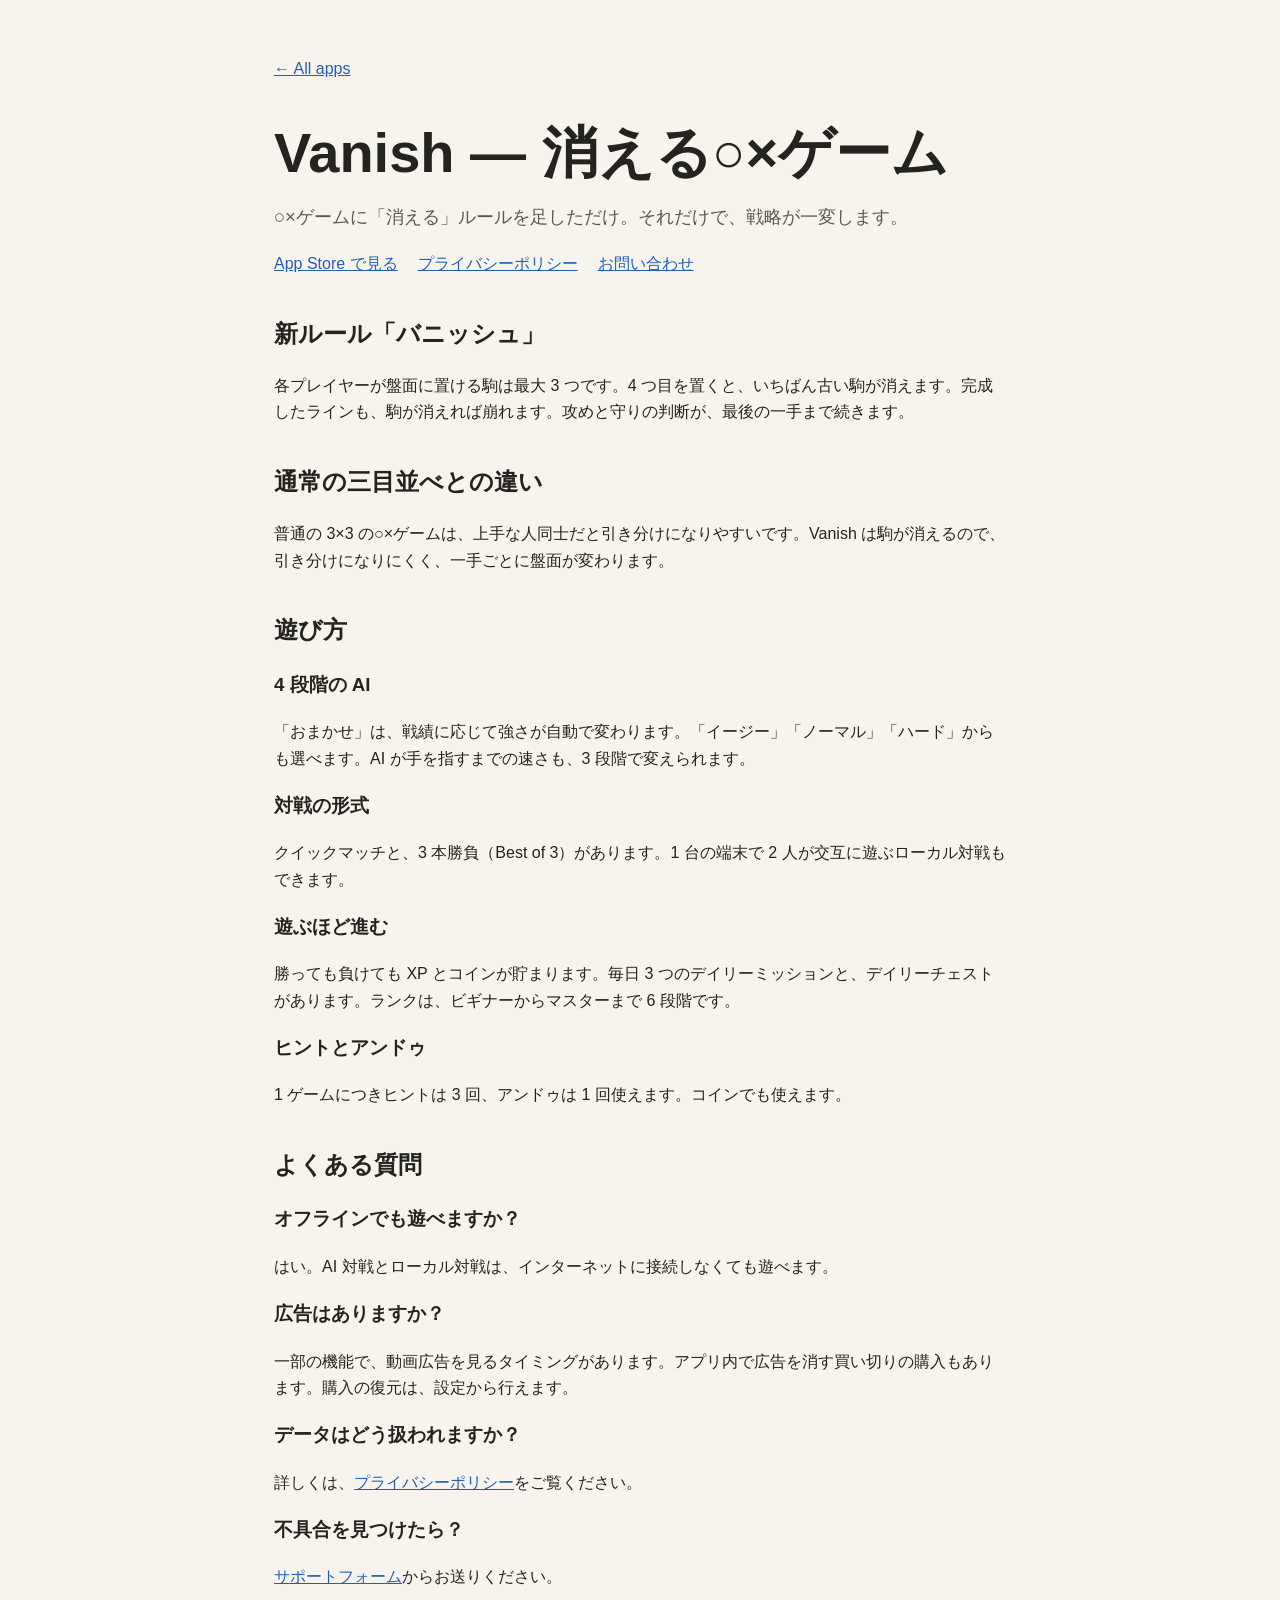
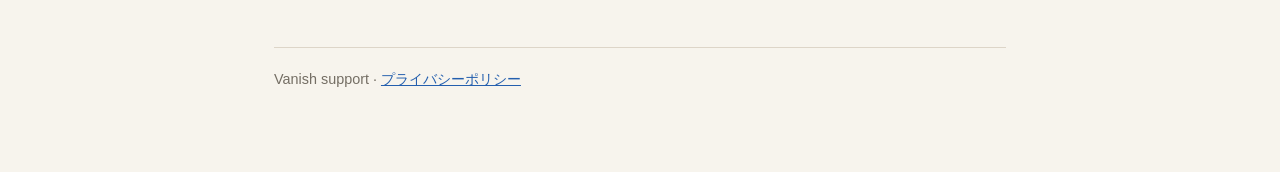
==== vanish/index.html @ a12184b4 "feat(vanish): Vanish の紹介ページと llms.txt を追加 AI の回答で紹介された経路（参照元 ChatGPT）から来た人が、アプリの内容を 正確に把握できるように、ルールと" ====
<!doctype html>
<html lang="ja"><head>
  <meta charset="utf-8"><meta name="viewport" content="width=device-width, initial-scale=1">
  <title>消える○×ゲーム Vanish — 三目並べの新ルール</title>
  <meta name="description" content="駒は最大3つ。4つ目を置くと、いちばん古い駒が消える○×ゲーム「Vanish」。AI対戦、ローカル2人対戦、オフラインで遊べます。">
  <link rel="stylesheet" href="../styles.css">
  <script type="application/ld+json">
  {
    "@context": "https://schema.org",
    "@type": "SoftwareApplication",
    "name": "Vanish - Tic Tac Toe",
    "alternateName": ["消える○×ゲーム", "Vanish"],
    "description": "○×ゲームに「消える」ルールを追加したパズル対戦ゲーム。駒は最大3つ、4つ目を置くと最も古い駒が消える。4段階のAI対戦、ローカル2人対戦、オフラインプレイに対応。",
    "applicationCategory": "GameApplication",
    "genre": ["Board game", "Puzzle"],
    "operatingSystem": "iOS",
    "inLanguage": ["ja", "en"],
    "url": "https://bearone236.github.io/app-support/vanish/",
    "downloadUrl": "https://apps.apple.com/app/id6759029498",
    "author": {"@type": "Person", "name": "Kazuya Kumakura"}
  }
  </script>
  <script type="application/ld+json">
  {
    "@context": "https://schema.org",
    "@type": "FAQPage",
    "mainEntity": [
      {"@type": "Question", "name": "オフラインでも遊べますか？", "acceptedAnswer": {"@type": "Answer", "text": "はい。AI対戦とローカル対戦は、インターネットに接続しなくても遊べます。"}},
      {"@type": "Question", "name": "広告はありますか？", "acceptedAnswer": {"@type": "Answer", "text": "一部の機能で、動画広告を見るタイミングがあります。アプリ内で広告を消す買い切りの購入もあります。"}}
    ]
  }
  </script>
</head><body><main>
  <nav><a href="../">← All apps</a></nav>
  <h1>Vanish — 消える○×ゲーム</h1>
  <p class="lead">○×ゲームに「消える」ルールを足しただけ。それだけで、戦略が一変します。</p>
  <div class="links">
    <a href="https://apps.apple.com/app/id6759029498">App Store で見る</a>
    <a href="https://bearone236.github.io/vanish-tic-tac-toe-privacy/">プライバシーポリシー</a>
    <a href="https://github.com/bearone236/app-support/issues/new?labels=vanish&amp;title=Vanish%20support%3A%20">お問い合わせ</a>
  </div>

  <h2>新ルール「バニッシュ」</h2>
  <p>各プレイヤーが盤面に置ける駒は最大 3 つです。4 つ目を置くと、いちばん古い駒が消えます。完成したラインも、駒が消えれば崩れます。攻めと守りの判断が、最後の一手まで続きます。</p>

  <h2>通常の三目並べとの違い</h2>
  <p>普通の 3×3 の○×ゲームは、上手な人同士だと引き分けになりやすいです。Vanish は駒が消えるので、引き分けになりにくく、一手ごとに盤面が変わります。</p>

  <h2>遊び方</h2>
  <h3>4 段階の AI</h3>
  <p>「おまかせ」は、戦績に応じて強さが自動で変わります。「イージー」「ノーマル」「ハード」からも選べます。AI が手を指すまでの速さも、3 段階で変えられます。</p>
  <h3>対戦の形式</h3>
  <p>クイックマッチと、3 本勝負（Best of 3）があります。1 台の端末で 2 人が交互に遊ぶローカル対戦もできます。</p>
  <h3>遊ぶほど進む</h3>
  <p>勝っても負けても XP とコインが貯まります。毎日 3 つのデイリーミッションと、デイリーチェストがあります。ランクは、ビギナーからマスターまで 6 段階です。</p>
  <h3>ヒントとアンドゥ</h3>
  <p>1 ゲームにつきヒントは 3 回、アンドゥは 1 回使えます。コインでも使えます。</p>

  <h2>よくある質問</h2>
  <h3>オフラインでも遊べますか？</h3>
  <p>はい。AI 対戦とローカル対戦は、インターネットに接続しなくても遊べます。</p>
  <h3>広告はありますか？</h3>
  <p>一部の機能で、動画広告を見るタイミングがあります。アプリ内で広告を消す買い切りの購入もあります。購入の復元は、設定から行えます。</p>
  <h3>データはどう扱われますか？</h3>
  <p>詳しくは、<a href="https://bearone236.github.io/vanish-tic-tac-toe-privacy/">プライバシーポリシー</a>をご覧ください。</p>
  <h3>不具合を見つけたら？</h3>
  <p><a href="https://github.com/bearone236/app-support/issues/new?labels=vanish&amp;title=Vanish%20support%3A%20">サポートフォーム</a>からお送りください。</p>

  <footer>Vanish support · <a href="https://bearone236.github.io/vanish-tic-tac-toe-privacy/">プライバシーポリシー</a></footer>
</main></body></html>
---- styles.css ----
:root {
  color-scheme: light;
  font-family: -apple-system, BlinkMacSystemFont, "Segoe UI", sans-serif;
  color: #25231f;
  background: #f7f4ed;
}

* { box-sizing: border-box; }
body { margin: 0; line-height: 1.65; }
main { max-width: 780px; margin: 0 auto; padding: 56px 24px 80px; }
nav { margin-bottom: 40px; }
a { color: #245fae; }
h1 { font-size: clamp(2rem, 6vw, 3.5rem); line-height: 1.1; margin: 0 0 16px; }
h2 { margin-top: 36px; }
.lead { font-size: 1.15rem; color: #5d584f; }
.cards { display: grid; grid-template-columns: repeat(auto-fit, minmax(240px, 1fr)); gap: 18px; margin-top: 32px; }
.card { display: block; padding: 24px; background: #fff; border: 1px solid #e6dfd2; border-radius: 18px; color: inherit; text-decoration: none; }
.card:hover { border-color: #b9aa94; }
.card h2 { margin: 0 0 6px; }
.links { display: flex; flex-wrap: wrap; gap: 12px 20px; }
.meta { color: #746e64; font-size: .92rem; }
.notice { padding: 16px 18px; background: #fff7dc; border-radius: 12px; }
footer { margin-top: 56px; padding-top: 20px; border-top: 1px solid #ddd5c8; color: #746e64; font-size: .9rem; }
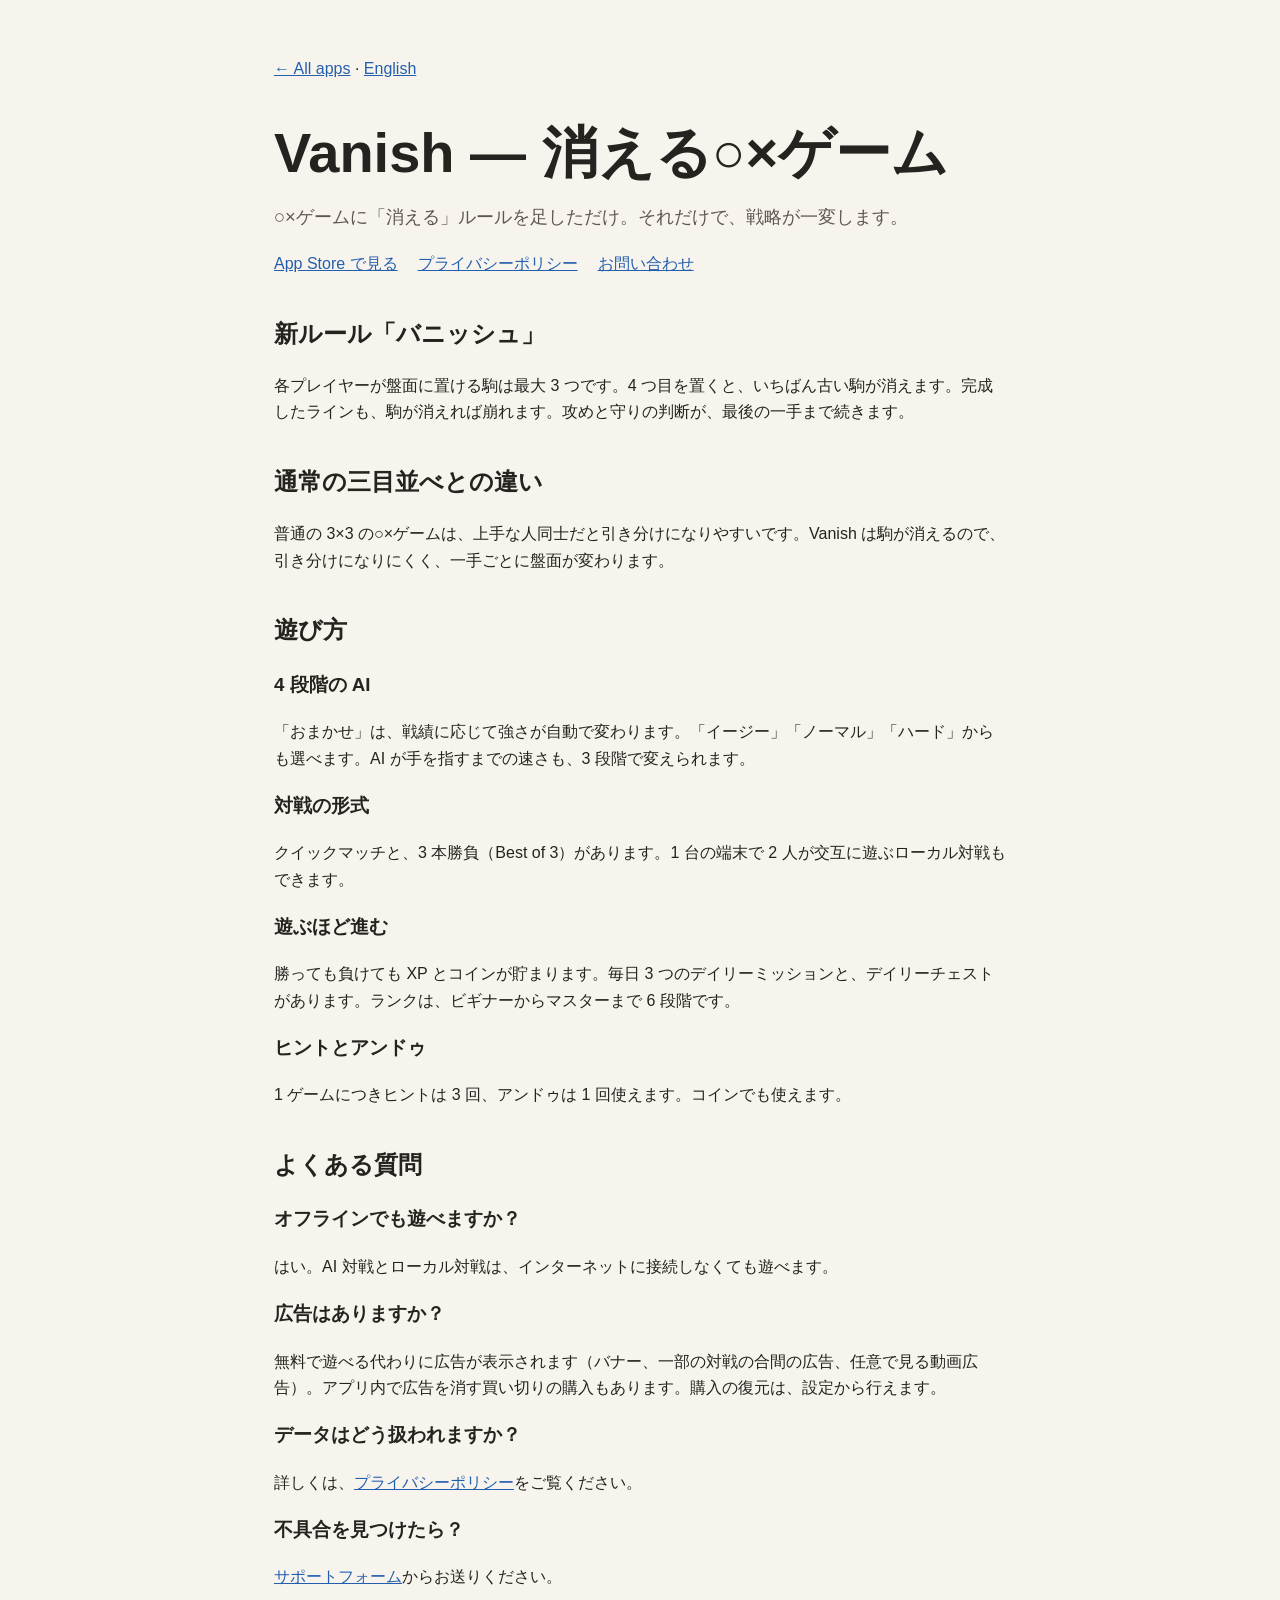
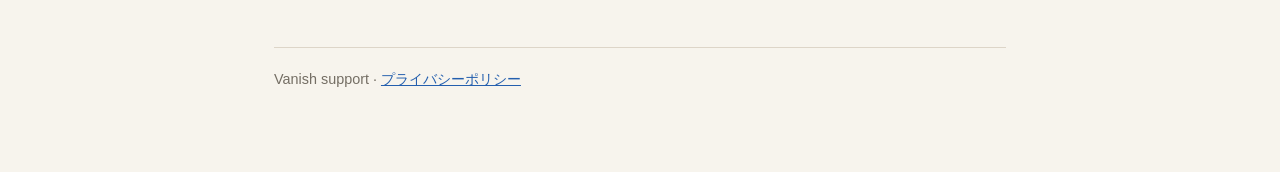
==== commit cc9f7cc7: "feat(vanish): 英語の紹介ページを追加し、AI 検索から拾われやすくする 新規ダウンロードの大半が ChatGPT 経由で、収益単価の高い米国が主な獲得先のため、 英語での呼び名（infi" ====
--- a/vanish/index.html
+++ b/vanish/index.html
@@ -3,6 +3,10 @@
   <meta charset="utf-8"><meta name="viewport" content="width=device-width, initial-scale=1">
   <title>消える○×ゲーム Vanish — 三目並べの新ルール</title>
   <meta name="description" content="駒は最大3つ。4つ目を置くと、いちばん古い駒が消える○×ゲーム「Vanish」。AI対戦、ローカル2人対戦、オフラインで遊べます。">
+  <link rel="canonical" href="https://bearone236.github.io/app-support/vanish/">
+  <link rel="alternate" hreflang="ja" href="https://bearone236.github.io/app-support/vanish/">
+  <link rel="alternate" hreflang="en" href="https://bearone236.github.io/app-support/vanish/en/">
+  <link rel="alternate" hreflang="x-default" href="https://bearone236.github.io/app-support/vanish/en/">
   <link rel="stylesheet" href="../styles.css">
   <script type="application/ld+json">
   {
@@ -26,12 +30,12 @@
     "@type": "FAQPage",
     "mainEntity": [
       {"@type": "Question", "name": "オフラインでも遊べますか？", "acceptedAnswer": {"@type": "Answer", "text": "はい。AI対戦とローカル対戦は、インターネットに接続しなくても遊べます。"}},
-      {"@type": "Question", "name": "広告はありますか？", "acceptedAnswer": {"@type": "Answer", "text": "一部の機能で、動画広告を見るタイミングがあります。アプリ内で広告を消す買い切りの購入もあります。"}}
+      {"@type": "Question", "name": "広告はありますか？", "acceptedAnswer": {"@type": "Answer", "text": "無料で遊べる代わりに広告が表示されます（バナー、一部の対戦の合間の広告、任意で見る動画広告）。アプリ内で広告を消す買い切りの購入もあります。"}}
     ]
   }
   </script>
 </head><body><main>
-  <nav><a href="../">← All apps</a></nav>
+  <nav><a href="../">← All apps</a> · <a href="en/" hreflang="en" lang="en">English</a></nav>
   <h1>Vanish — 消える○×ゲーム</h1>
   <p class="lead">○×ゲームに「消える」ルールを足しただけ。それだけで、戦略が一変します。</p>
   <div class="links">
@@ -60,7 +64,7 @@
   <h3>オフラインでも遊べますか？</h3>
   <p>はい。AI 対戦とローカル対戦は、インターネットに接続しなくても遊べます。</p>
   <h3>広告はありますか？</h3>
-  <p>一部の機能で、動画広告を見るタイミングがあります。アプリ内で広告を消す買い切りの購入もあります。購入の復元は、設定から行えます。</p>
+  <p>無料で遊べる代わりに広告が表示されます（バナー、一部の対戦の合間の広告、任意で見る動画広告）。アプリ内で広告を消す買い切りの購入もあります。購入の復元は、設定から行えます。</p>
   <h3>データはどう扱われますか？</h3>
   <p>詳しくは、<a href="https://bearone236.github.io/vanish-tic-tac-toe-privacy/">プライバシーポリシー</a>をご覧ください。</p>
   <h3>不具合を見つけたら？</h3>
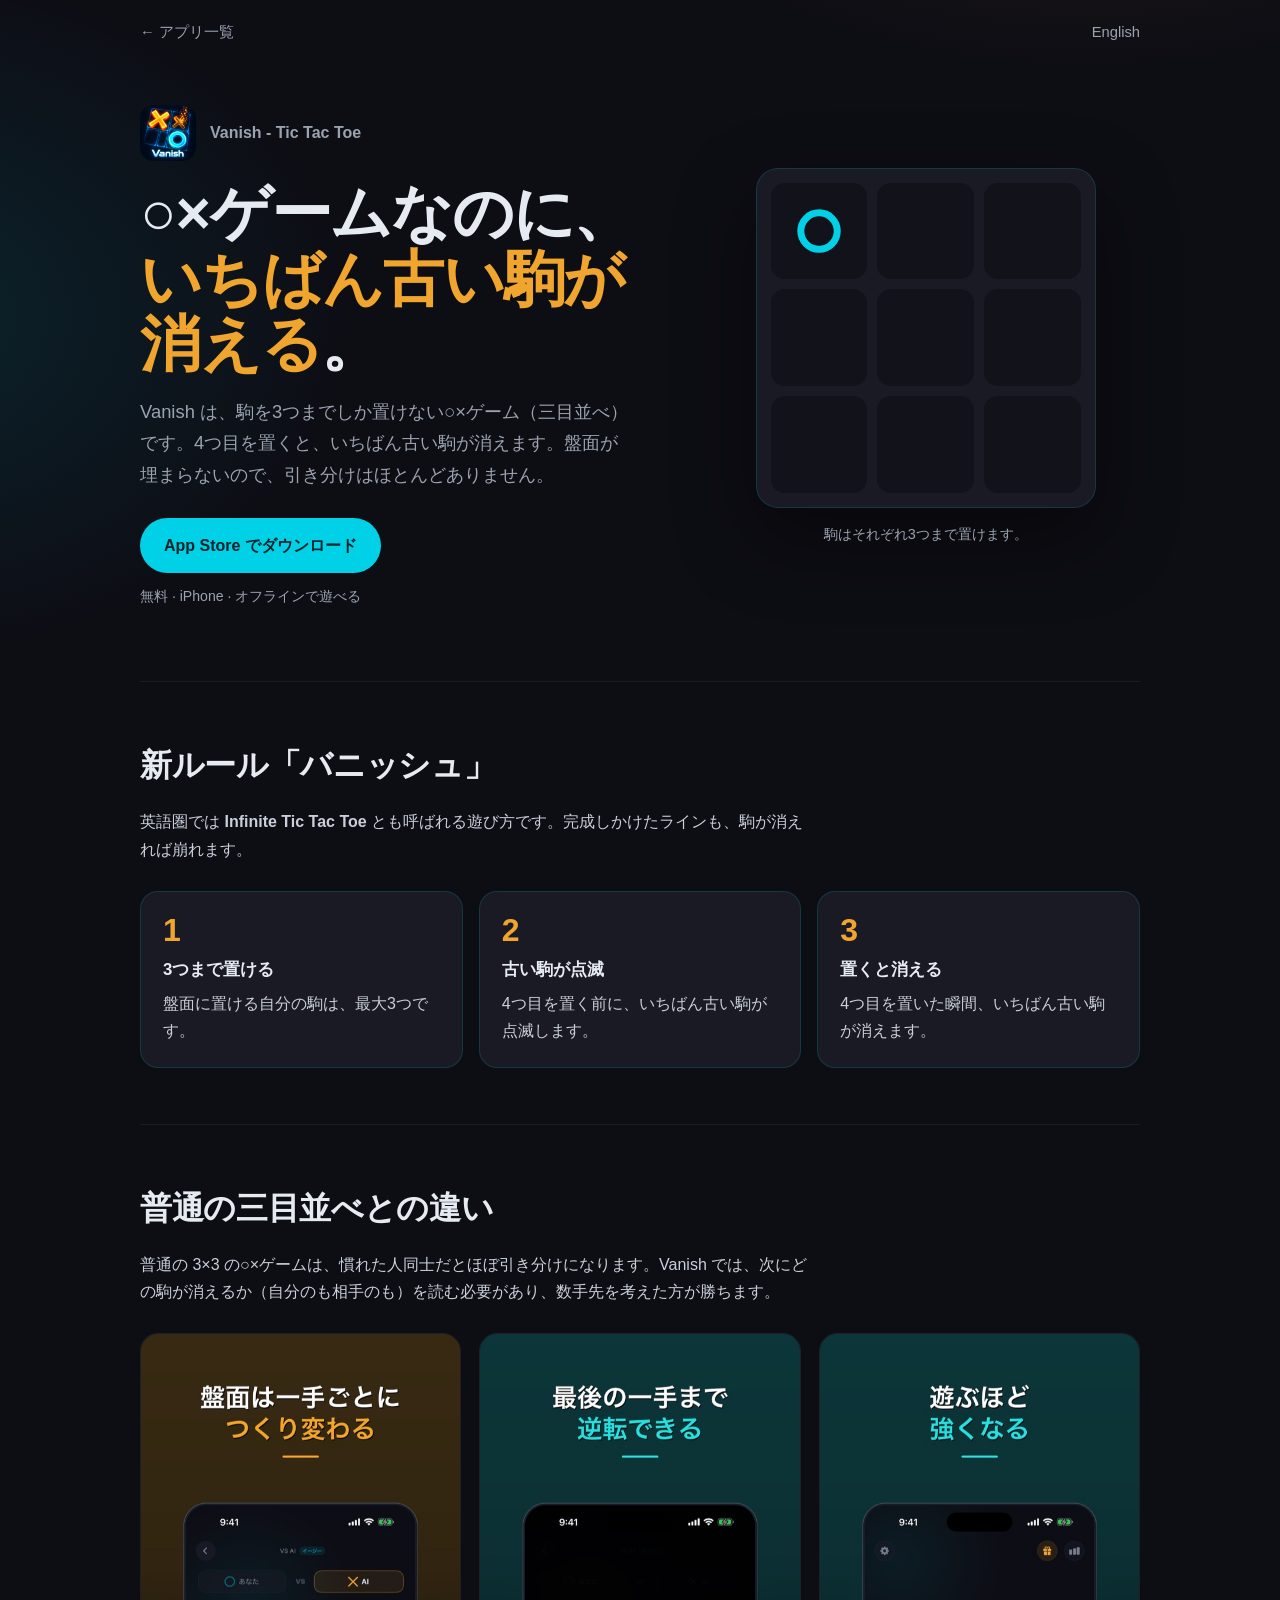
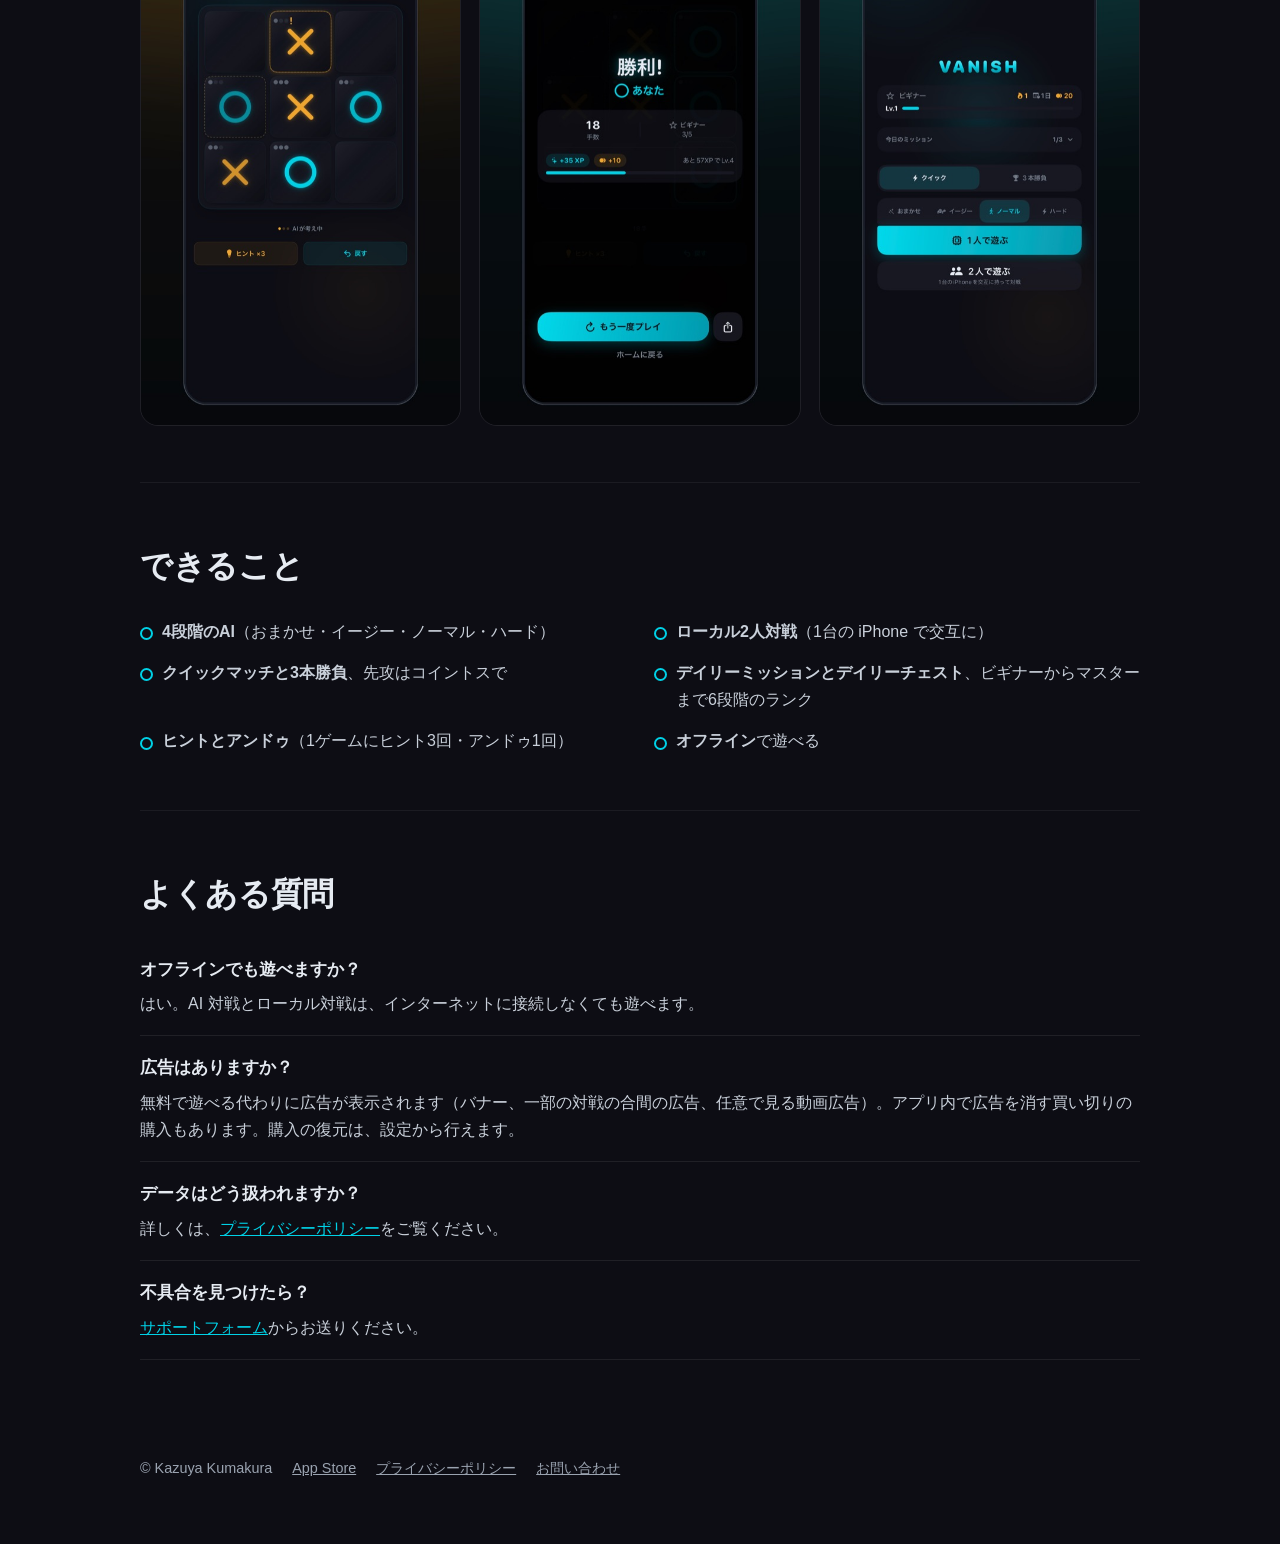
==== commit a9643cda: "style(vanish): 紹介ページをアプリの配色に合わせ、消えるルールを動く盤面で見せる 文章だけではルールが伝わりにくいため、冒頭で駒が点滅して消える流れを再生する （動きを減らす設定では静止" ====
--- a/vanish/index.html
+++ b/vanish/index.html
@@ -7,7 +7,7 @@
   <link rel="alternate" hreflang="ja" href="https://bearone236.github.io/app-support/vanish/">
   <link rel="alternate" hreflang="en" href="https://bearone236.github.io/app-support/vanish/en/">
   <link rel="alternate" hreflang="x-default" href="https://bearone236.github.io/app-support/vanish/en/">
-  <link rel="stylesheet" href="../styles.css">
+  <link rel="stylesheet" href="vanish.css">
   <script type="application/ld+json">
   {
     "@context": "https://schema.org",
@@ -34,41 +34,52 @@
     ]
   }
   </script>
-</head><body><main>
-  <nav><a href="../">← All apps</a> · <a href="en/" hreflang="en" lang="en">English</a></nav>
-  <h1>Vanish — 消える○×ゲーム</h1>
-  <p class="lead">○×ゲームに「消える」ルールを足しただけ。それだけで、戦略が一変します。</p>
-  <div class="links">
-    <a href="https://apps.apple.com/app/id6759029498">App Store で見る</a>
+</head><body>
+<div class="wrap">
+  <nav class="top" aria-label="サイト"><a href="../">← アプリ一覧</a><a href="en/" hreflang="en" lang="en">English</a></nav>
+  <main>
+    <header class="hero">
+      <div>
+        <div class="brand"><img src="img/icon.png" width="56" height="56" alt=""><span>Vanish - Tic Tac Toe</span></div>
+        <h1>○×ゲームなのに、<em>いちばん古い駒が消える</em>。</h1>
+        <p class="lead">Vanish は、駒を3つまでしか置けない○×ゲーム（三目並べ）です。4つ目を置くと、いちばん古い駒が消えます。盤面が埋まらないので、引き分けはほとんどありません。</p>
+        <a class="cta" href="https://apps.apple.com/app/id6759029498">App Store でダウンロード</a>
+        <span class="cta-note">無料 · iPhone · オフラインで遊べる</span>
+      </div>
+      <figure class="demo" style="margin:0">
+        <div class="board" data-demo-board data-captions="{&quot;place&quot;: &quot;駒はそれぞれ3つまで置けます。&quot;, &quot;warn&quot;: &quot;点滅している駒が、次の一手で消えます。&quot;, &quot;vanish&quot;: &quot;4つ目を置いたので、いちばん古い駒が消えました。&quot;, &quot;static&quot;: &quot;消える直前の駒は点滅して知らせます。&quot;}" role="img" aria-label="デモの盤面。それぞれ駒は3つまでで、4つ目を置くといちばん古い駒が点滅して消える。"><div class="cell"></div><div class="cell"></div><div class="cell"></div><div class="cell"></div><div class="cell"></div><div class="cell"></div><div class="cell"></div><div class="cell"></div><div class="cell"></div></div>
+        <figcaption class="demo-caption" data-demo-caption aria-hidden="true"></figcaption>
+      </figure>
+    </header>
+
+    <section>
+      <h2>新ルール「バニッシュ」</h2>
+      <p class="prose">英語圏では <strong>Infinite Tic Tac Toe</strong> とも呼ばれる遊び方です。完成しかけたラインも、駒が消えれば崩れます。</p>
+      <div class="steps"><div class="step"><b>1</b><h3>3つまで置ける</h3><p>盤面に置ける自分の駒は、最大3つです。</p></div><div class="step"><b>2</b><h3>古い駒が点滅</h3><p>4つ目を置く前に、いちばん古い駒が点滅します。</p></div><div class="step"><b>3</b><h3>置くと消える</h3><p>4つ目を置いた瞬間、いちばん古い駒が消えます。</p></div></div>
+    </section>
+
+    <section>
+      <h2>普通の三目並べとの違い</h2>
+      <p class="prose">普通の 3×3 の○×ゲームは、慣れた人同士だとほぼ引き分けになります。Vanish では、次にどの駒が消えるか（自分のも相手のも）を読む必要があり、数手先を考えた方が勝ちます。</p>
+      <div class="shots"><img src="img/ja-2_vanished.jpg" width="540" height="1168" loading="lazy" alt="対局中の画面。いちばん古い駒がまもなく消える"><img src="img/ja-3_win.jpg" width="540" height="1168" loading="lazy" alt="ラインがそろって勝った画面"><img src="img/ja-4_home.jpg" width="540" height="1168" loading="lazy" alt="デイリーミッションとランクが並ぶホーム画面"></div>
+    </section>
+
+    <section>
+      <h2>できること</h2>
+      <ul class="features"><li><strong>4段階のAI</strong>（おまかせ・イージー・ノーマル・ハード）</li><li><strong>ローカル2人対戦</strong>（1台の iPhone で交互に）</li><li><strong>クイックマッチと3本勝負</strong>、先攻はコイントスで</li><li><strong>デイリーミッションとデイリーチェスト</strong>、ビギナーからマスターまで6段階のランク</li><li><strong>ヒントとアンドゥ</strong>（1ゲームにヒント3回・アンドゥ1回）</li><li><strong>オフライン</strong>で遊べる</li></ul>
+    </section>
+
+    <section class="faq">
+      <h2>よくある質問</h2>
+      <div class="qa"><h3>オフラインでも遊べますか？</h3><p>はい。AI 対戦とローカル対戦は、インターネットに接続しなくても遊べます。</p></div><div class="qa"><h3>広告はありますか？</h3><p>無料で遊べる代わりに広告が表示されます（バナー、一部の対戦の合間の広告、任意で見る動画広告）。アプリ内で広告を消す買い切りの購入もあります。購入の復元は、設定から行えます。</p></div><div class="qa"><h3>データはどう扱われますか？</h3><p>詳しくは、<a href="https://bearone236.github.io/vanish-tic-tac-toe-privacy/">プライバシーポリシー</a>をご覧ください。</p></div><div class="qa"><h3>不具合を見つけたら？</h3><p><a href="https://github.com/bearone236/app-support/issues/new?labels=vanish&amp;title=Vanish%20support%3A%20">サポートフォーム</a>からお送りください。</p></div>
+    </section>
+  </main>
+  <footer>
+    <span>© Kazuya Kumakura</span>
+    <a href="https://apps.apple.com/app/id6759029498">App Store</a>
     <a href="https://bearone236.github.io/vanish-tic-tac-toe-privacy/">プライバシーポリシー</a>
     <a href="https://github.com/bearone236/app-support/issues/new?labels=vanish&amp;title=Vanish%20support%3A%20">お問い合わせ</a>
-  </div>
-
-  <h2>新ルール「バニッシュ」</h2>
-  <p>各プレイヤーが盤面に置ける駒は最大 3 つです。4 つ目を置くと、いちばん古い駒が消えます。完成したラインも、駒が消えれば崩れます。攻めと守りの判断が、最後の一手まで続きます。</p>
-
-  <h2>通常の三目並べとの違い</h2>
-  <p>普通の 3×3 の○×ゲームは、上手な人同士だと引き分けになりやすいです。Vanish は駒が消えるので、引き分けになりにくく、一手ごとに盤面が変わります。</p>
-
-  <h2>遊び方</h2>
-  <h3>4 段階の AI</h3>
-  <p>「おまかせ」は、戦績に応じて強さが自動で変わります。「イージー」「ノーマル」「ハード」からも選べます。AI が手を指すまでの速さも、3 段階で変えられます。</p>
-  <h3>対戦の形式</h3>
-  <p>クイックマッチと、3 本勝負（Best of 3）があります。1 台の端末で 2 人が交互に遊ぶローカル対戦もできます。</p>
-  <h3>遊ぶほど進む</h3>
-  <p>勝っても負けても XP とコインが貯まります。毎日 3 つのデイリーミッションと、デイリーチェストがあります。ランクは、ビギナーからマスターまで 6 段階です。</p>
-  <h3>ヒントとアンドゥ</h3>
-  <p>1 ゲームにつきヒントは 3 回、アンドゥは 1 回使えます。コインでも使えます。</p>
-
-  <h2>よくある質問</h2>
-  <h3>オフラインでも遊べますか？</h3>
-  <p>はい。AI 対戦とローカル対戦は、インターネットに接続しなくても遊べます。</p>
-  <h3>広告はありますか？</h3>
-  <p>無料で遊べる代わりに広告が表示されます（バナー、一部の対戦の合間の広告、任意で見る動画広告）。アプリ内で広告を消す買い切りの購入もあります。購入の復元は、設定から行えます。</p>
-  <h3>データはどう扱われますか？</h3>
-  <p>詳しくは、<a href="https://bearone236.github.io/vanish-tic-tac-toe-privacy/">プライバシーポリシー</a>をご覧ください。</p>
-  <h3>不具合を見つけたら？</h3>
-  <p><a href="https://github.com/bearone236/app-support/issues/new?labels=vanish&amp;title=Vanish%20support%3A%20">サポートフォーム</a>からお送りください。</p>
-
-  <footer>Vanish support · <a href="https://bearone236.github.io/vanish-tic-tac-toe-privacy/">プライバシーポリシー</a></footer>
-</main></body></html>
+  </footer>
+</div>
+<script src="vanish-demo.js" defer></script>
+</body></html>
--- a/vanish/vanish.css
+++ b/vanish/vanish.css
@@ -0,0 +1,87 @@
+:root {
+  color-scheme: dark;
+  --bg: #0d0d14;
+  --surface: #1a1a24;
+  --surface-2: #232330;
+  --line: rgba(0, 209, 230, .16);
+  --text: #e6ebf2;
+  --muted: #9aa3b0;
+  --o: #00d1e6;
+  --x: #f0a62e;
+  font-family: -apple-system, BlinkMacSystemFont, "Segoe UI", "Hiragino Sans", sans-serif;
+  color: var(--text);
+  background: var(--bg);
+}
+
+* { box-sizing: border-box; }
+body {
+  margin: 0;
+  line-height: 1.7;
+  background:
+    radial-gradient(60rem 40rem at 85% -10%, rgba(240, 166, 46, .14), transparent 60%),
+    radial-gradient(50rem 36rem at -10% 10%, rgba(0, 209, 230, .12), transparent 60%),
+    var(--bg);
+}
+a { color: var(--o); }
+.wrap { max-width: 1040px; margin: 0 auto; padding: 0 20px; }
+
+.top { display: flex; justify-content: space-between; align-items: center; padding: 20px 0; font-size: .92rem; }
+.top a { color: var(--muted); text-decoration: none; }
+.top a:hover { color: var(--text); }
+
+.hero { display: grid; grid-template-columns: 1.1fr .9fr; gap: 48px; align-items: center; padding: 40px 0 72px; }
+.brand { display: flex; align-items: center; gap: 14px; margin-bottom: 20px; }
+.brand img { width: 56px; height: 56px; border-radius: 14px; }
+.brand span { font-weight: 600; color: var(--muted); }
+h1 { font-size: clamp(2.2rem, 5.4vw, 3.8rem); line-height: 1.08; letter-spacing: -.02em; margin: 0 0 18px; }
+h1 em { font-style: normal; color: var(--x); }
+.lead { font-size: 1.15rem; color: var(--muted); margin: 0 0 28px; max-width: 32em; }
+.cta { display: inline-flex; align-items: center; gap: 10px; padding: 14px 24px; border-radius: 999px; background: var(--o); color: #04232a; font-weight: 700; text-decoration: none; }
+.cta:hover { background: #4debfa; }
+.cta-note { display: block; margin-top: 12px; color: var(--muted); font-size: .88rem; }
+
+.demo { justify-self: center; width: min(100%, 340px); }
+.board { display: grid; grid-template-columns: repeat(3, 1fr); gap: 10px; padding: 14px; border-radius: 22px; background: var(--surface); border: 1px solid var(--line); box-shadow: 0 30px 80px rgba(0, 0, 0, .45); }
+.cell { aspect-ratio: 1; border-radius: 14px; background: #12121a; display: grid; place-items: center; }
+.cell svg { width: 58%; height: 58%; transition: opacity .45s ease, transform .45s ease; }
+.cell svg.enter { opacity: 0; transform: scale(.6); }
+.cell svg.oldest { animation: blink .9s ease-in-out infinite; }
+.cell svg.leave { opacity: 0; transform: scale(1.35); }
+@keyframes blink { 50% { opacity: .25; } }
+.demo-caption { text-align: center; color: var(--muted); font-size: .9rem; margin-top: 14px; min-height: 1.7em; }
+
+section { padding: 56px 0; border-top: 1px solid rgba(255, 255, 255, .06); }
+h2 { font-size: clamp(1.5rem, 3vw, 2rem); margin: 0 0 16px; letter-spacing: -.01em; }
+h3 { font-size: 1.05rem; margin: 0 0 6px; }
+.prose { max-width: 42em; color: #c9d0da; }
+
+.steps { display: grid; grid-template-columns: repeat(3, 1fr); gap: 16px; margin-top: 28px; }
+.step { padding: 22px; border-radius: 18px; background: var(--surface); border: 1px solid var(--line); }
+.step b { display: block; font-size: 2rem; line-height: 1; margin-bottom: 10px; color: var(--x); }
+.step p { margin: 0; color: #c9d0da; }
+
+.shots { display: grid; grid-template-columns: repeat(3, 1fr); gap: 18px; margin-top: 28px; }
+.shots img { width: 100%; height: auto; border-radius: 18px; border: 1px solid rgba(255, 255, 255, .08); }
+
+.features { display: grid; grid-template-columns: repeat(2, 1fr); gap: 14px 28px; margin: 24px 0 0; padding: 0; list-style: none; }
+.features li { padding-left: 22px; position: relative; color: #c9d0da; }
+.features li::before { content: ""; position: absolute; left: 0; top: .6em; width: 9px; height: 9px; border-radius: 50%; border: 2px solid var(--o); }
+
+.qa { padding: 18px 0; border-bottom: 1px solid rgba(255, 255, 255, .08); }
+.qa p { margin: 0; color: #c9d0da; }
+
+footer { padding: 40px 0 64px; color: var(--muted); font-size: .9rem; display: flex; flex-wrap: wrap; gap: 8px 20px; }
+footer a { color: var(--muted); }
+
+@media (max-width: 760px) {
+  .hero { grid-template-columns: 1fr; gap: 36px; padding-top: 16px; }
+  .steps, .shots { grid-template-columns: 1fr; }
+  .shots { max-width: 260px; margin-inline: auto; }
+  .features { grid-template-columns: 1fr; }
+}
+
+@media (prefers-reduced-motion: reduce) {
+  .cell svg, .cell svg.oldest { animation: none; transition: none; }
+}
+
+h1, h2, .lead { word-break: auto-phrase; text-wrap: pretty; }
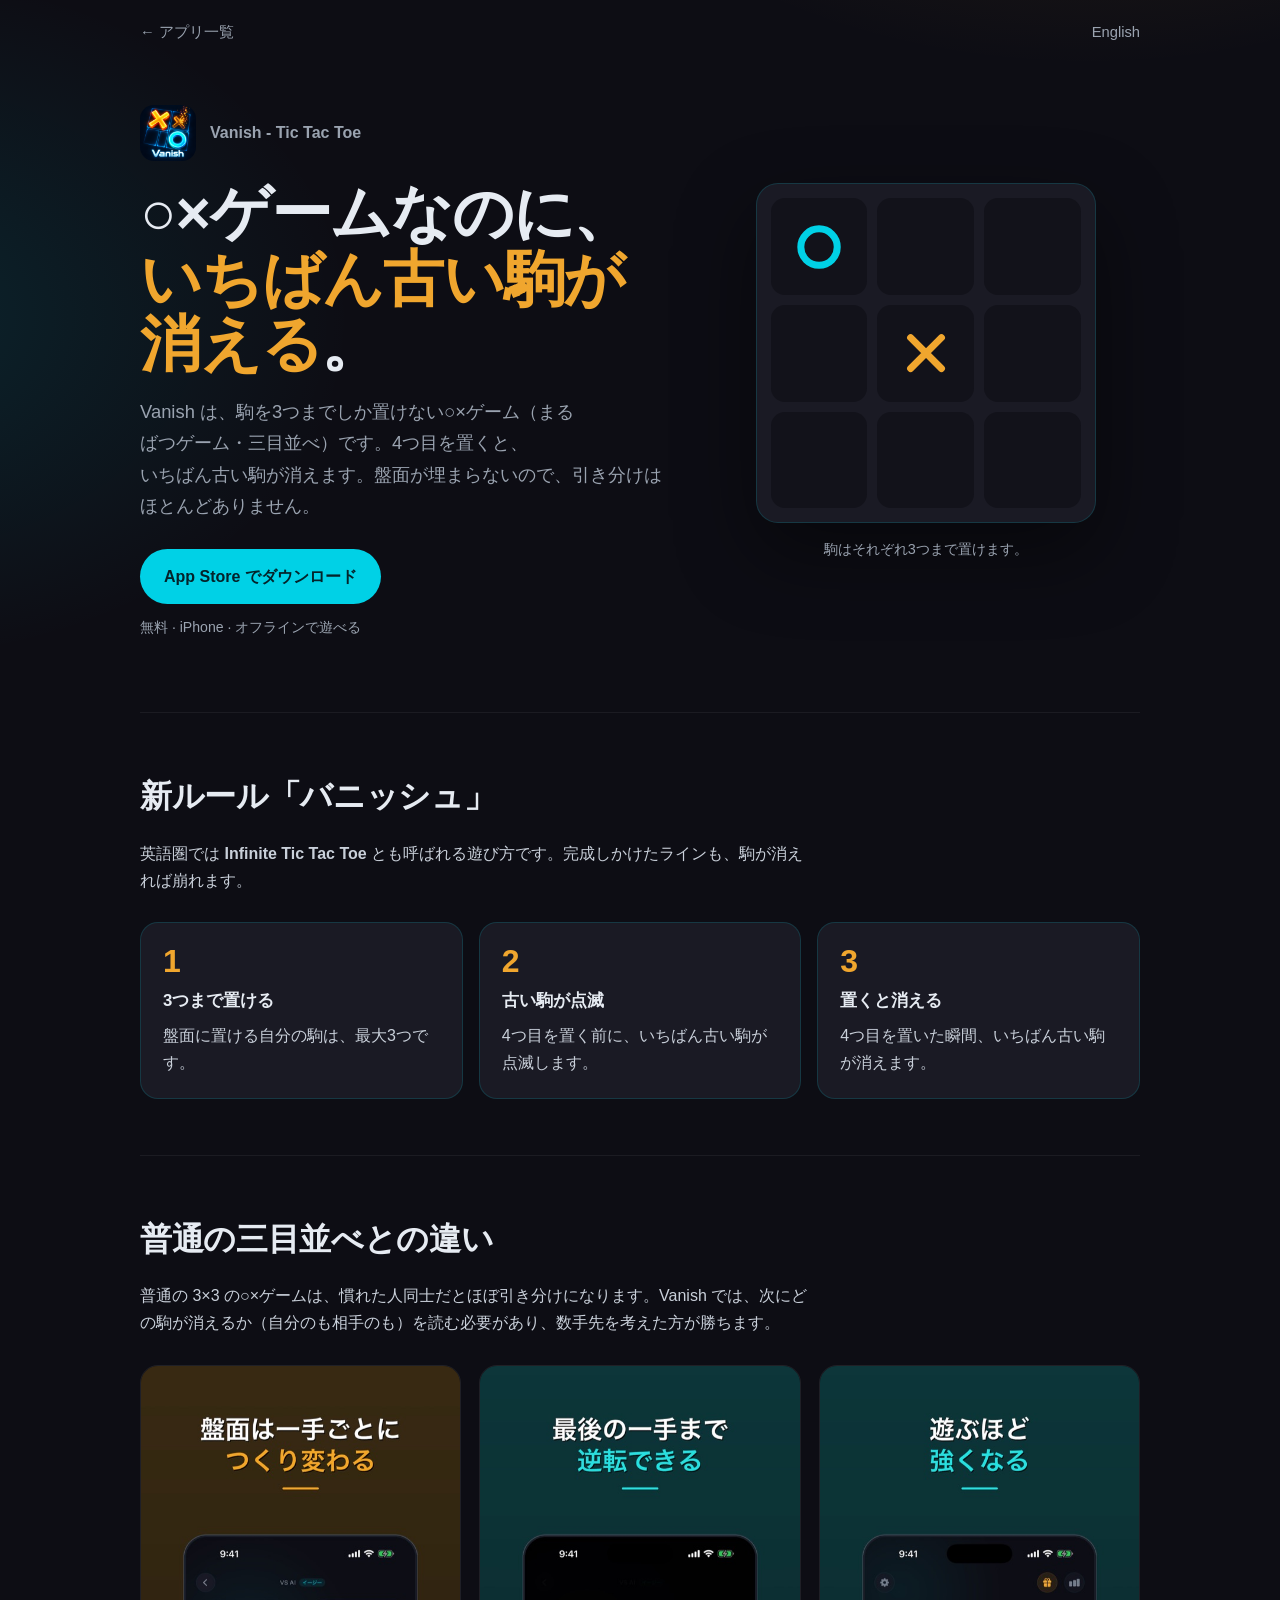
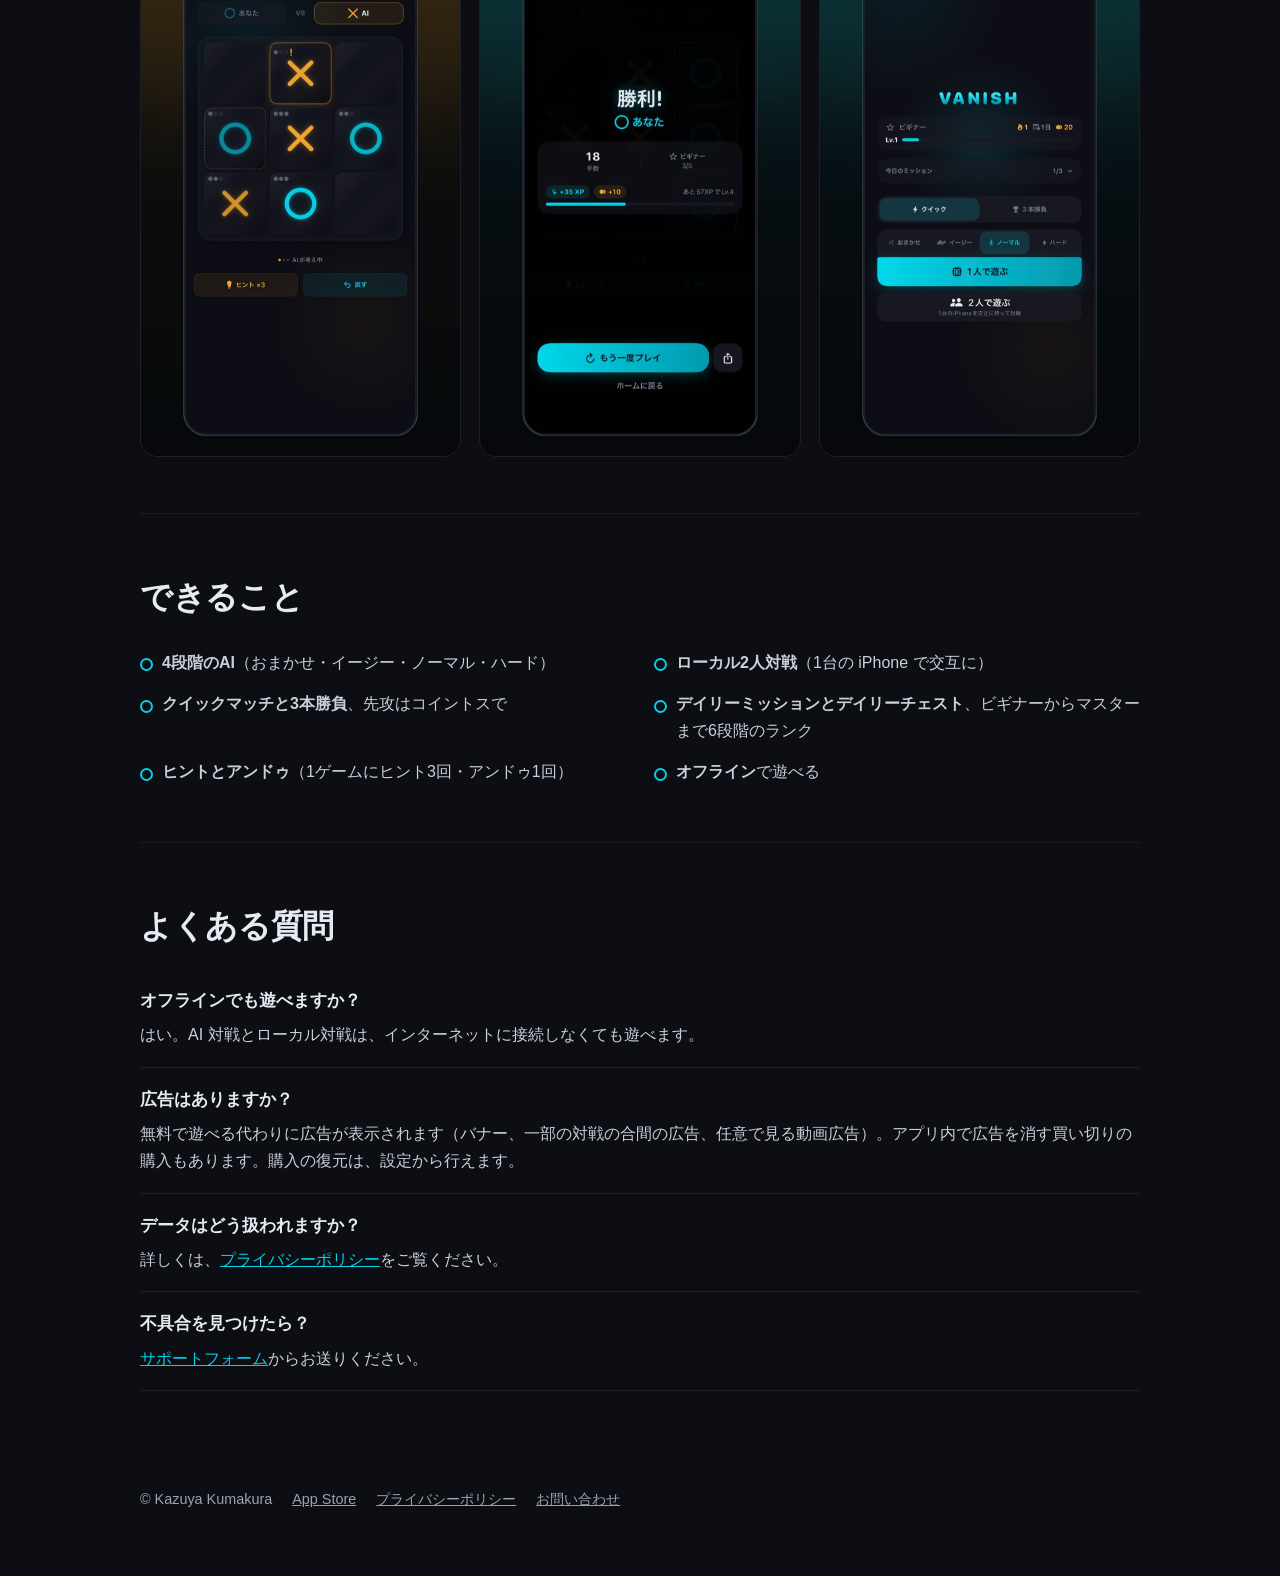
==== commit b6d1c6bb: "feat(vanish): 見出しと説明を検索の多い言い方（tic tac toe game / 2 player / まるばつゲーム）に寄せる Co-Authored-By: Claude Opus" ====
--- a/vanish/index.html
+++ b/vanish/index.html
@@ -1,7 +1,7 @@
 <!doctype html>
 <html lang="ja"><head>
   <meta charset="utf-8"><meta name="viewport" content="width=device-width, initial-scale=1">
-  <title>消える○×ゲーム Vanish — 三目並べの新ルール</title>
+  <title>消える○×ゲーム（まるばつゲーム）Vanish — 三目並べの新ルール</title>
   <meta name="description" content="駒は最大3つ。4つ目を置くと、いちばん古い駒が消える○×ゲーム「Vanish」。AI対戦、ローカル2人対戦、オフラインで遊べます。">
   <link rel="canonical" href="https://bearone236.github.io/app-support/vanish/">
   <link rel="alternate" hreflang="ja" href="https://bearone236.github.io/app-support/vanish/">
@@ -42,7 +42,7 @@
       <div>
         <div class="brand"><img src="img/icon.png" width="56" height="56" alt=""><span>Vanish - Tic Tac Toe</span></div>
         <h1>○×ゲームなのに、<em>いちばん古い駒が消える</em>。</h1>
-        <p class="lead">Vanish は、駒を3つまでしか置けない○×ゲーム（三目並べ）です。4つ目を置くと、いちばん古い駒が消えます。盤面が埋まらないので、引き分けはほとんどありません。</p>
+        <p class="lead">Vanish は、駒を3つまでしか置けない○×ゲーム（まるばつゲーム・三目並べ）です。4つ目を置くと、いちばん古い駒が消えます。盤面が埋まらないので、引き分けはほとんどありません。</p>
         <a class="cta" href="https://apps.apple.com/app/id6759029498">App Store でダウンロード</a>
         <span class="cta-note">無料 · iPhone · オフラインで遊べる</span>
       </div>
